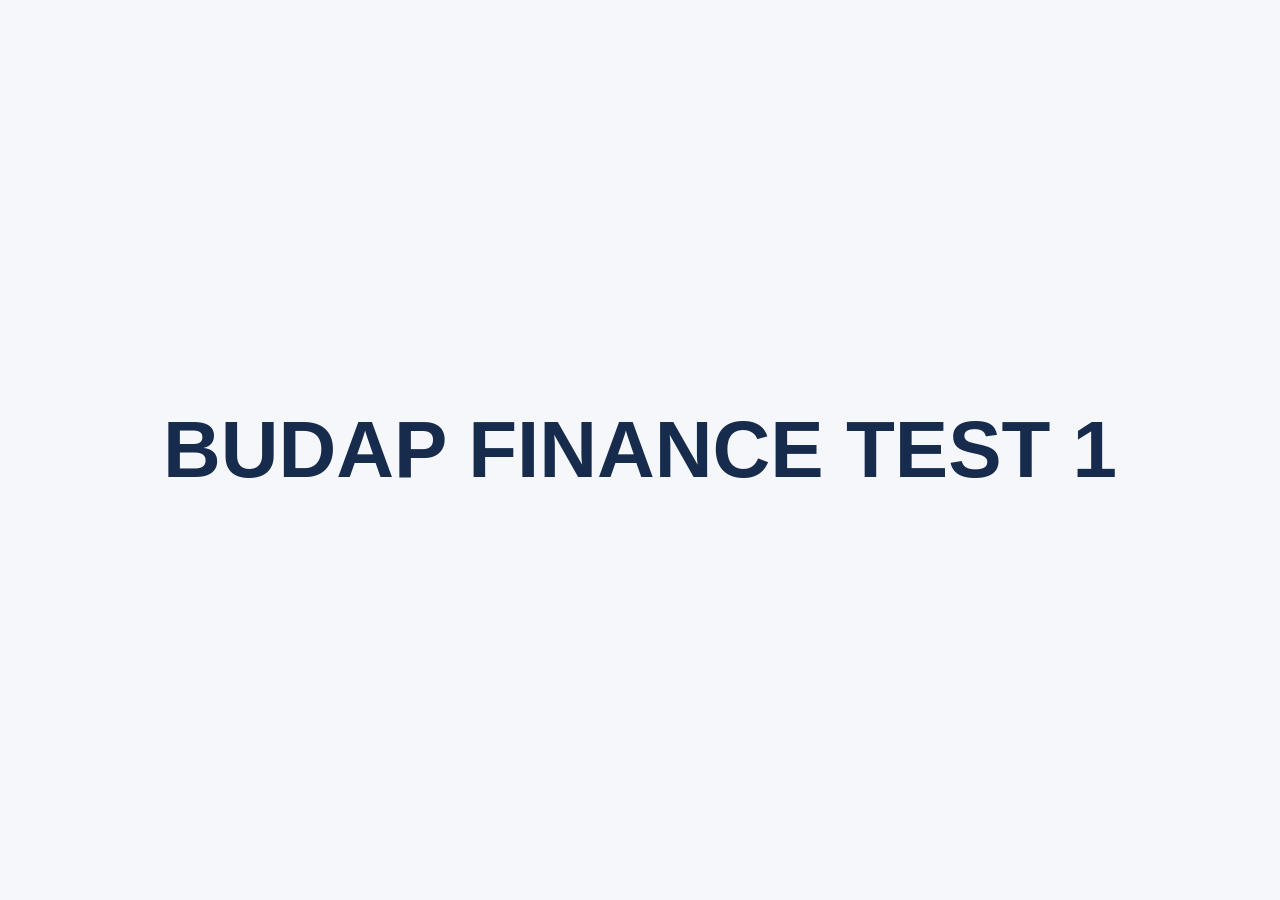
==== index.html @ 21d1c46e "Add BUDAP FINANCE TEST 1 page" ====
<!doctype html>
<html lang="en">
  <head>
    <meta charset="utf-8">
    <meta name="viewport" content="width=device-width, initial-scale=1">
    <title>BUDAP FINANCE TEST 1</title>
    <style>
      body {
        margin: 0;
        min-height: 100vh;
        display: grid;
        place-items: center;
        background: #f5f7fa;
        color: #172b4d;
        font-family: Arial, sans-serif;
      }
      h1 {
        padding: 24px;
        font-size: clamp(2rem, 7vw, 5rem);
        text-align: center;
      }
    </style>
  </head>
  <body>
    <h1>BUDAP FINANCE TEST 1</h1>
  </body>
</html>
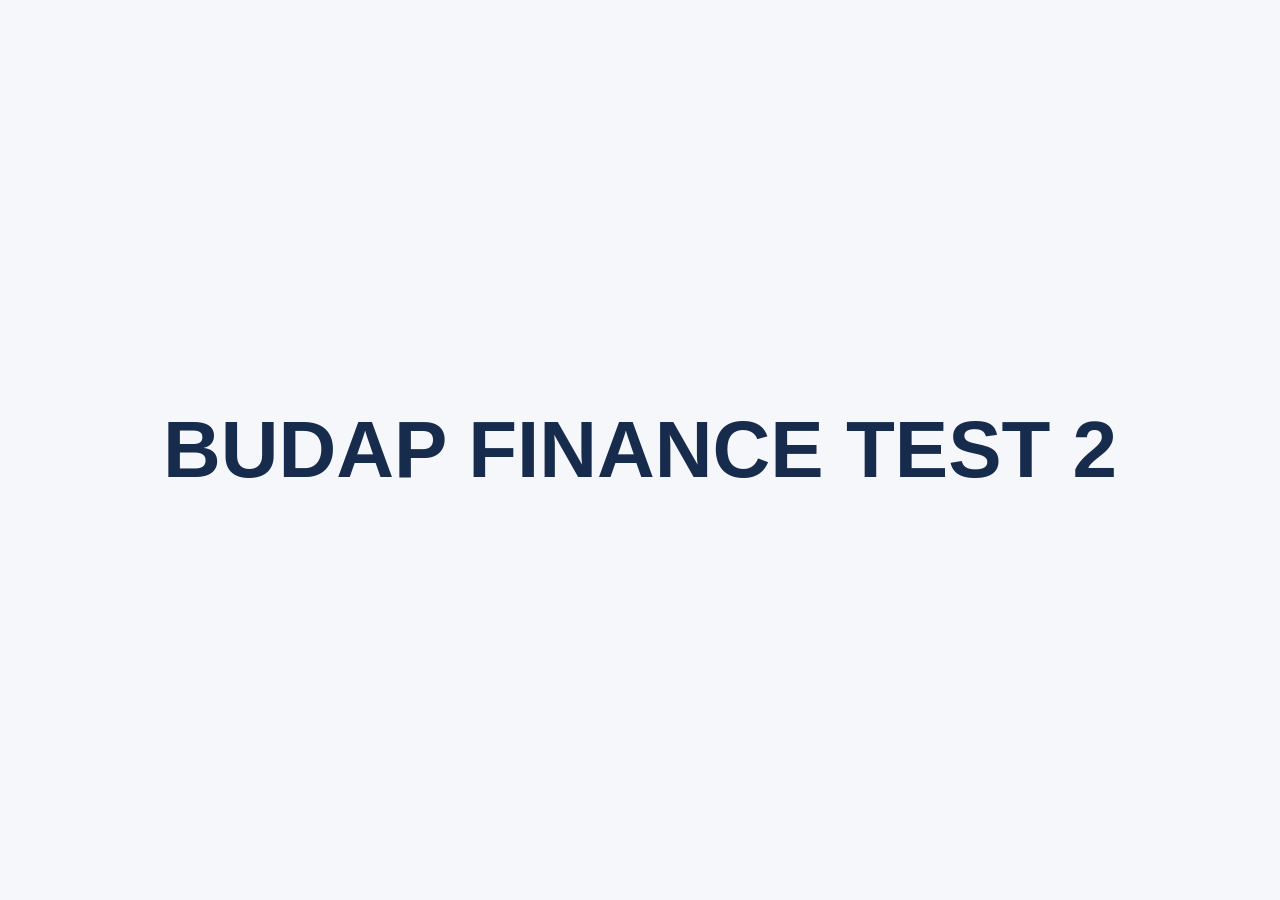
==== commit 5846caa5: "Update page to BUDAP FINANCE TEST 2" ====
--- a/index.html
+++ b/index.html
@@ -3,7 +3,7 @@
   <head>
     <meta charset="utf-8">
     <meta name="viewport" content="width=device-width, initial-scale=1">
-    <title>BUDAP FINANCE TEST 1</title>
+    <title>BUDAP FINANCE TEST 2</title>
     <style>
       body {
         margin: 0;
@@ -22,6 +22,6 @@
     </style>
   </head>
   <body>
-    <h1>BUDAP FINANCE TEST 1</h1>
+    <h1>BUDAP FINANCE TEST 2</h1>
   </body>
 </html>
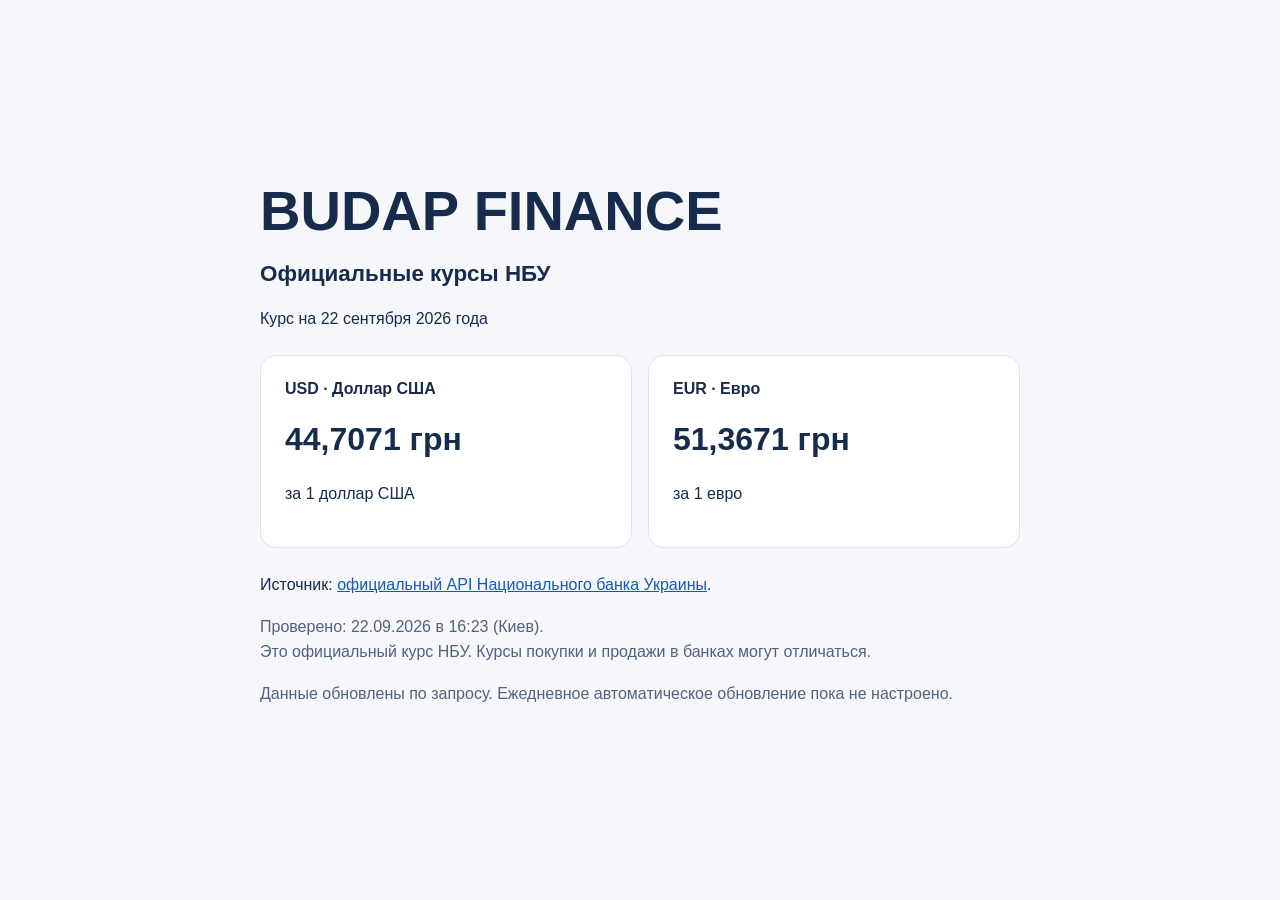
==== commit 5c555d50: "Publish official NBU USD and EUR rates for 2026-09-22" ====
--- a/index.html
+++ b/index.html
@@ -1,9 +1,9 @@
 <!doctype html>
-<html lang="en">
+<html lang="ru">
   <head>
     <meta charset="utf-8">
     <meta name="viewport" content="width=device-width, initial-scale=1">
-    <title>BUDAP FINANCE TEST 2</title>
+    <title>BUDAP FINANCE — Курсы НБУ</title>
     <style>
       body {
         margin: 0;
@@ -14,14 +14,38 @@
         color: #172b4d;
         font-family: Arial, sans-serif;
       }
-      h1 {
-        padding: 24px;
-        font-size: clamp(2rem, 7vw, 5rem);
-        text-align: center;
-      }
+      main { width: min(760px, calc(100% - 40px)); padding: 48px 0; }
+      h1 { font-size: clamp(2rem, 6vw, 3.5rem); margin: 0 0 16px; }
+      h2 { font-size: 1.4rem; }
+      .rates { display: grid; grid-template-columns: repeat(auto-fit, minmax(240px, 1fr)); gap: 16px; margin: 24px 0; }
+      article { background: white; padding: 24px; border: 1px solid #dce3ed; border-radius: 16px; }
+      article h3 { margin: 0 0 16px; font-size: 1rem; }
+      .rate { font-size: 2rem; font-weight: bold; margin: 0; }
+      p { line-height: 1.6; }
+      a { color: #1459b8; }
+      .note { color: #52627a; }
     </style>
   </head>
   <body>
-    <h1>BUDAP FINANCE TEST 2</h1>
+    <main>
+      <h1>BUDAP FINANCE</h1>
+      <h2>Официальные курсы НБУ</h2>
+      <p>Курс на <time datetime="2026-09-22">22 сентября 2026 года</time></p>
+      <section class="rates" aria-label="Курсы валют к гривне">
+        <article>
+          <h3>USD · Доллар США</h3>
+          <p class="rate">44,7071 грн</p>
+          <p>за 1 доллар США</p>
+        </article>
+        <article>
+          <h3>EUR · Евро</h3>
+          <p class="rate">51,3671 грн</p>
+          <p>за 1 евро</p>
+        </article>
+      </section>
+      <p>Источник: <a href="https://bank.gov.ua/NBUStatService/v1/statdirectory/exchange?date=20260922&amp;json">официальный API Национального банка Украины</a>.</p>
+      <p class="note">Проверено: <time datetime="2026-09-22T16:23:29+03:00">22.09.2026 в 16:23 (Киев)</time>.<br>Это официальный курс НБУ. Курсы покупки и продажи в банках могут отличаться.</p>
+      <p class="note">Данные обновлены по запросу. Ежедневное автоматическое обновление пока не настроено.</p>
+    </main>
   </body>
 </html>
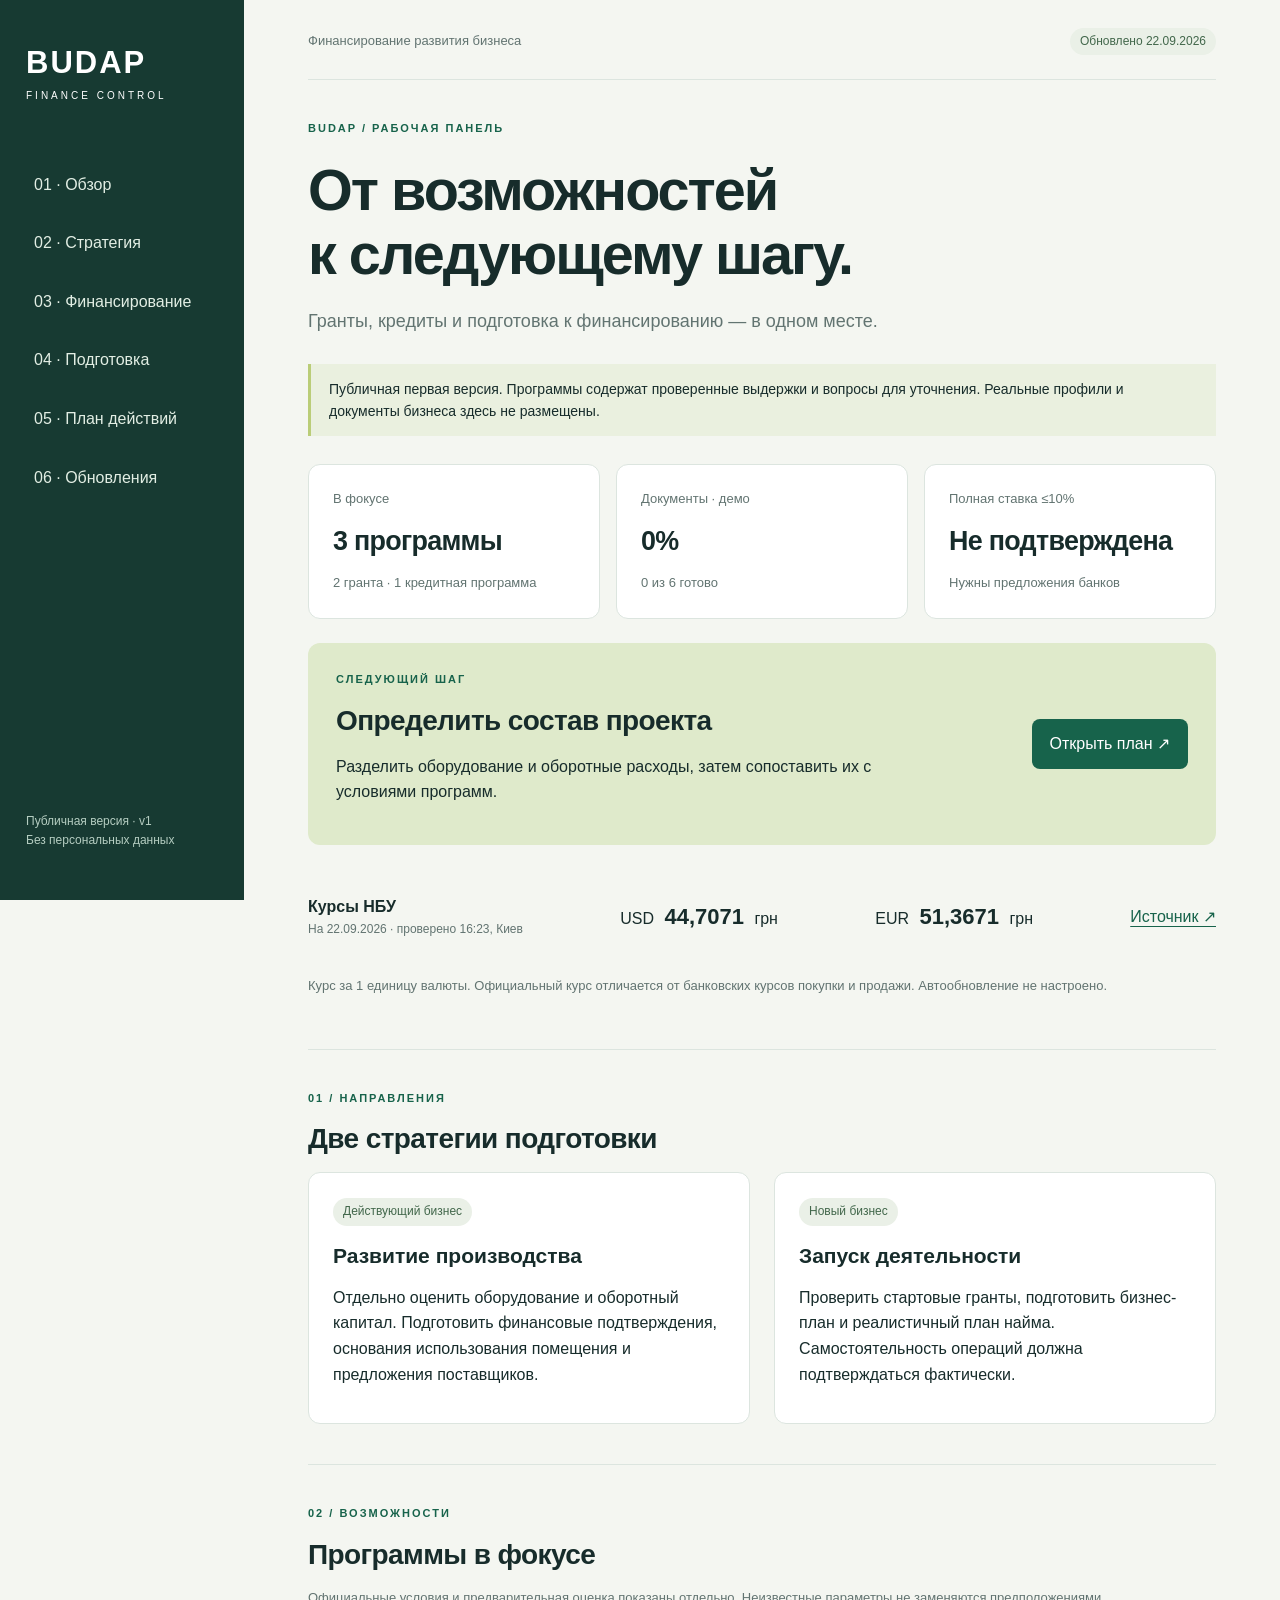
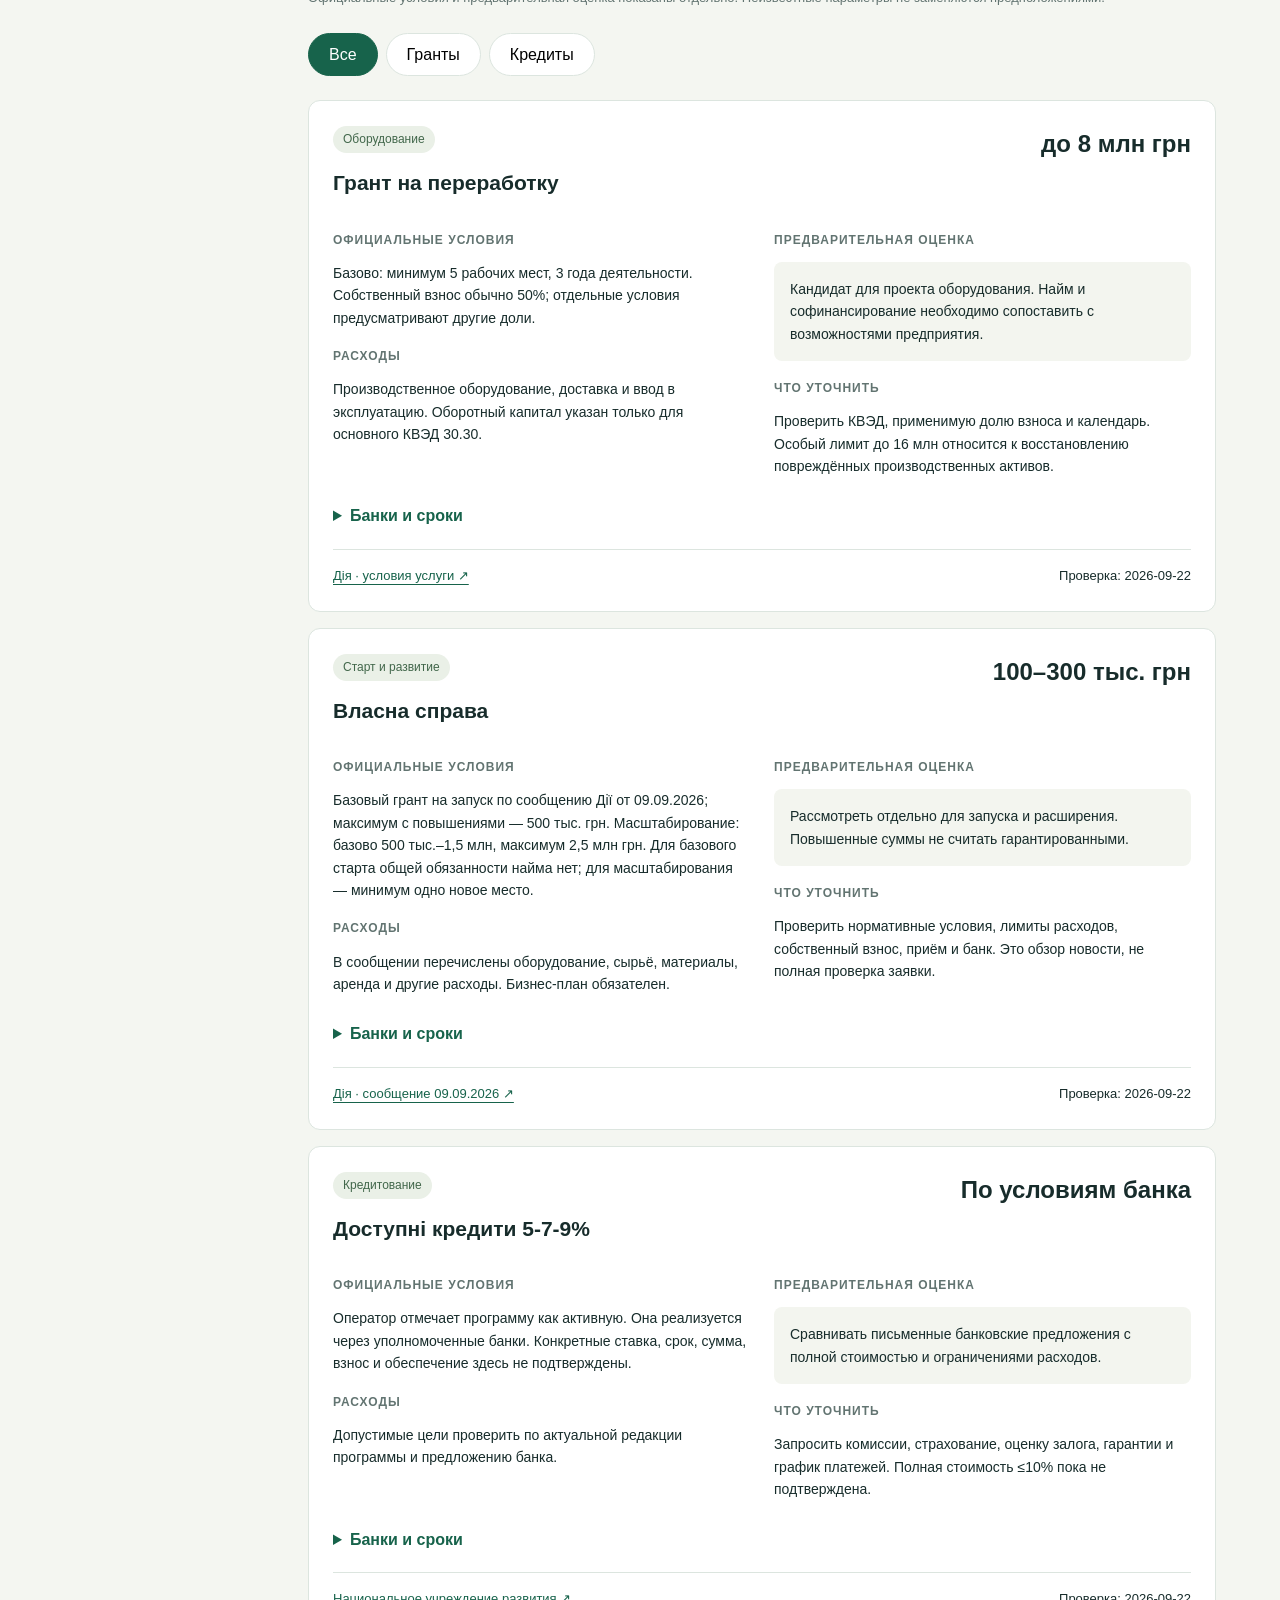
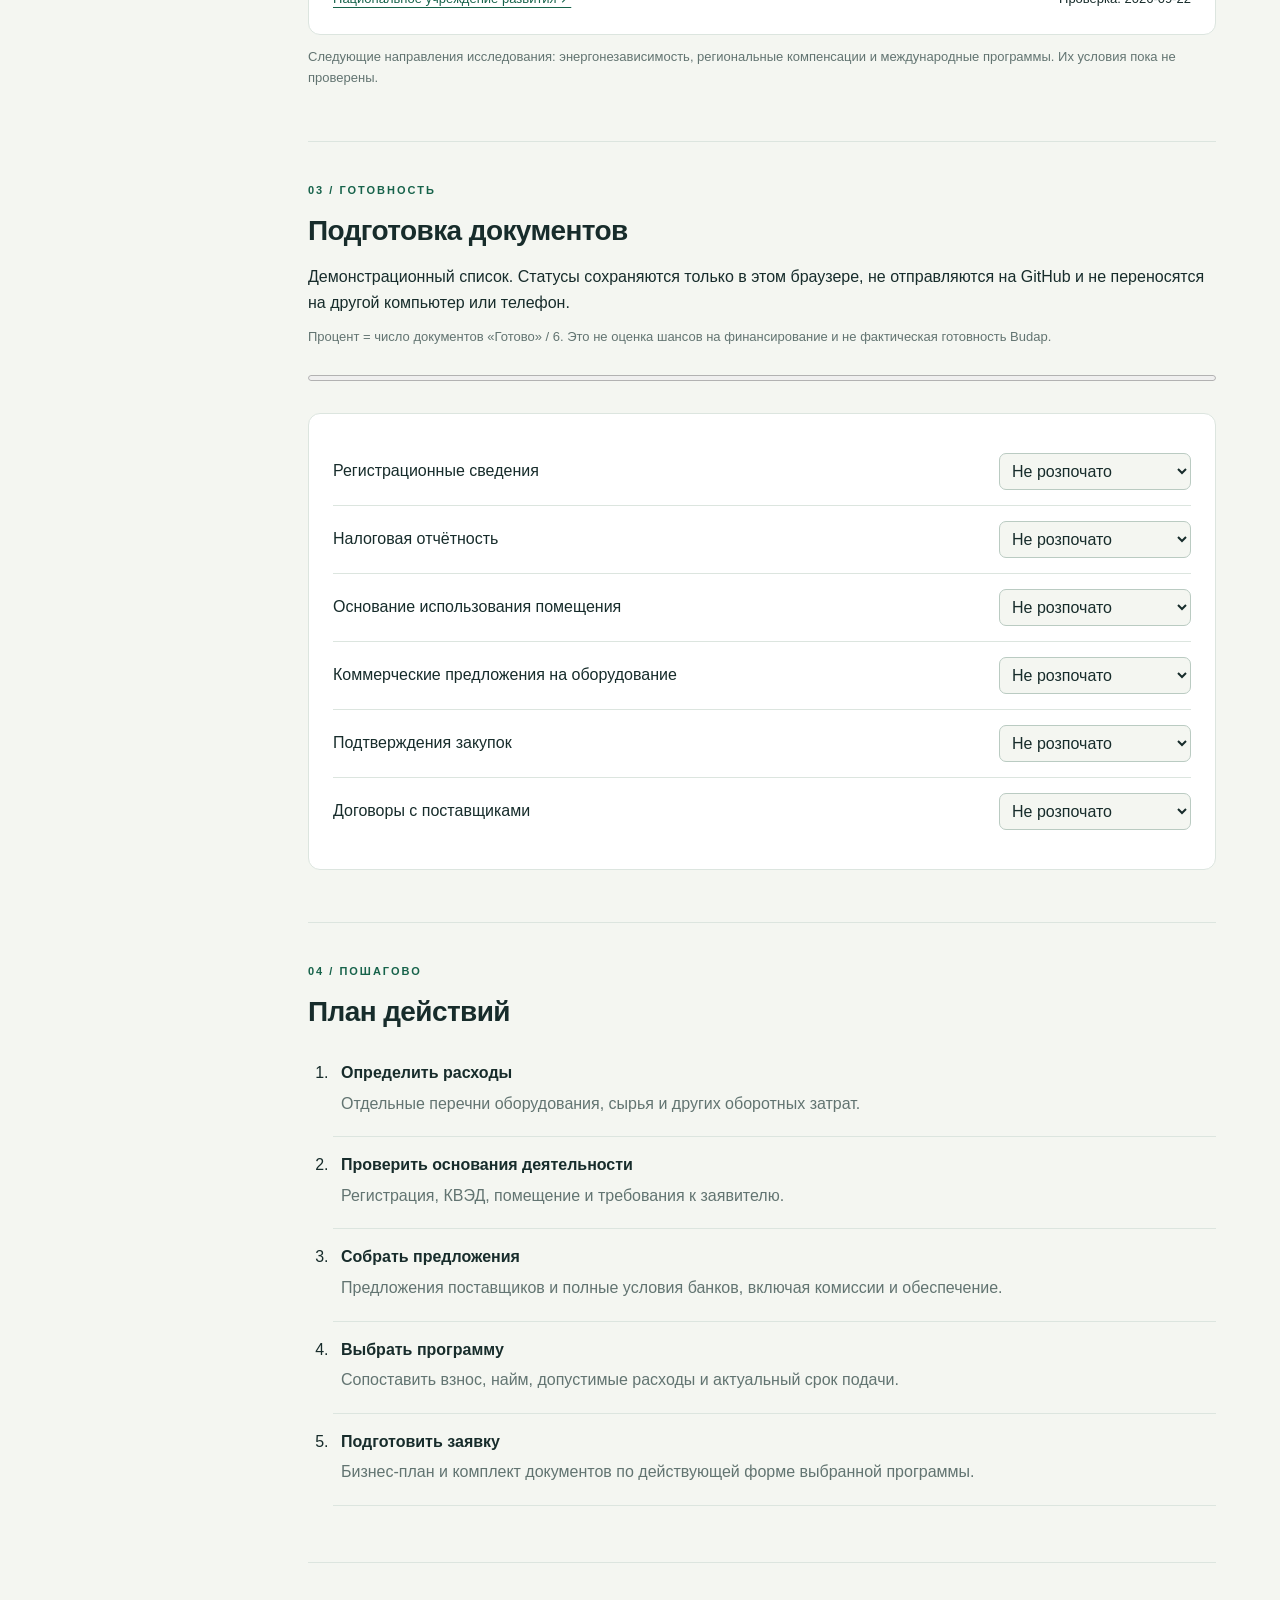
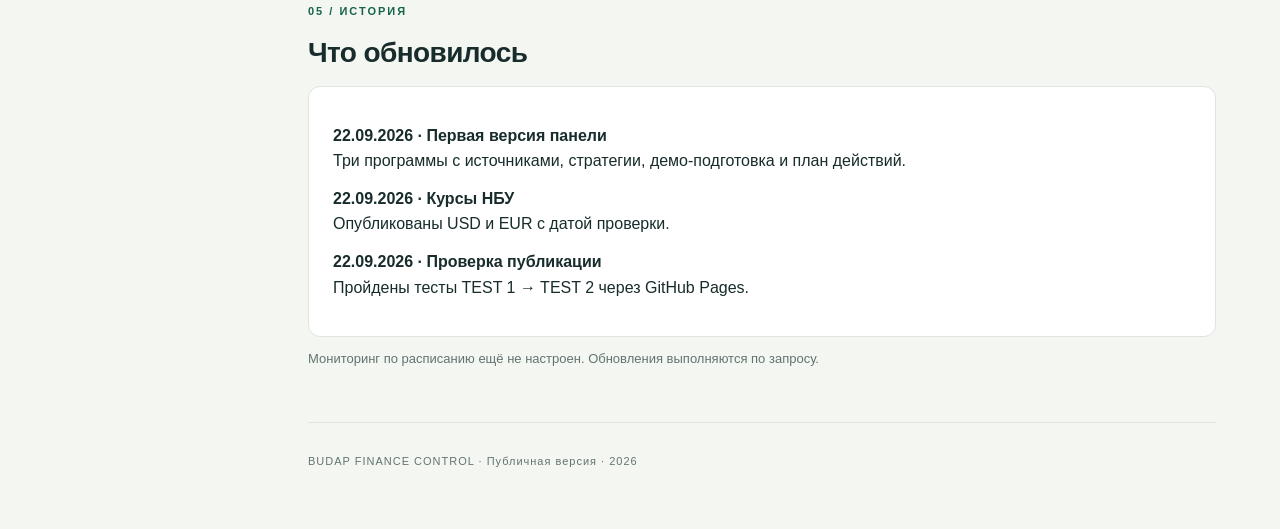
==== commit 18f22f98: "Build public Finance Control dashboard with sourced programs" ====
--- a/index.html
+++ b/index.html
@@ -1,51 +1,14 @@
 <!doctype html>
 <html lang="ru">
-  <head>
-    <meta charset="utf-8">
-    <meta name="viewport" content="width=device-width, initial-scale=1">
-    <title>BUDAP FINANCE — Курсы НБУ</title>
-    <style>
-      body {
-        margin: 0;
-        min-height: 100vh;
-        display: grid;
-        place-items: center;
-        background: #f5f7fa;
-        color: #172b4d;
-        font-family: Arial, sans-serif;
-      }
-      main { width: min(760px, calc(100% - 40px)); padding: 48px 0; }
-      h1 { font-size: clamp(2rem, 6vw, 3.5rem); margin: 0 0 16px; }
-      h2 { font-size: 1.4rem; }
-      .rates { display: grid; grid-template-columns: repeat(auto-fit, minmax(240px, 1fr)); gap: 16px; margin: 24px 0; }
-      article { background: white; padding: 24px; border: 1px solid #dce3ed; border-radius: 16px; }
-      article h3 { margin: 0 0 16px; font-size: 1rem; }
-      .rate { font-size: 2rem; font-weight: bold; margin: 0; }
-      p { line-height: 1.6; }
-      a { color: #1459b8; }
-      .note { color: #52627a; }
-    </style>
-  </head>
-  <body>
-    <main>
-      <h1>BUDAP FINANCE</h1>
-      <h2>Официальные курсы НБУ</h2>
-      <p>Курс на <time datetime="2026-09-22">22 сентября 2026 года</time></p>
-      <section class="rates" aria-label="Курсы валют к гривне">
-        <article>
-          <h3>USD · Доллар США</h3>
-          <p class="rate">44,7071 грн</p>
-          <p>за 1 доллар США</p>
-        </article>
-        <article>
-          <h3>EUR · Евро</h3>
-          <p class="rate">51,3671 грн</p>
-          <p>за 1 евро</p>
-        </article>
-      </section>
-      <p>Источник: <a href="https://bank.gov.ua/NBUStatService/v1/statdirectory/exchange?date=20260922&amp;json">официальный API Национального банка Украины</a>.</p>
-      <p class="note">Проверено: <time datetime="2026-09-22T16:23:29+03:00">22.09.2026 в 16:23 (Киев)</time>.<br>Это официальный курс НБУ. Курсы покупки и продажи в банках могут отличаться.</p>
-      <p class="note">Данные обновлены по запросу. Ежедневное автоматическое обновление пока не настроено.</p>
-    </main>
-  </body>
-</html>
+<head><meta charset="utf-8"><meta name="viewport" content="width=device-width, initial-scale=1"><title>Budap Finance Control</title><link rel="stylesheet" href="assets/style.css"><script src="assets/app.js" defer></script></head>
+<body>
+<a class="skip" href="#overview">К содержимому</a>
+<aside class="sidebar"><a class="brand" href="#overview">BUDAP<small>FINANCE CONTROL</small></a><nav aria-label="Разделы панели"><a href="#overview">01 · Обзор</a><a href="#strategy">02 · Стратегия</a><a href="#funding">03 · Финансирование</a><a href="#preparation">04 · Подготовка</a><a href="#actions">05 · План действий</a><a href="#history">06 · Обновления</a></nav><p class="sidebar-note">Публичная версия · v1<br>Без персональных данных</p></aside>
+<main><header><span>Финансирование развития бизнеса</span><span class="pill">Обновлено 22.09.2026</span></header>
+<section id="overview"><p class="eyebrow">BUDAP / РАБОЧАЯ ПАНЕЛЬ</p><h1>От возможностей<br>к следующему шагу.</h1><p class="intro">Гранты, кредиты и подготовка к финансированию — в одном месте.</p><div class="notice">Публичная первая версия. Программы содержат проверенные выдержки и вопросы для уточнения. Реальные профили и документы бизнеса здесь не размещены.</div><div class="metrics"><article><span>В фокусе</span><strong>3 программы</strong><small>2 гранта · 1 кредитная программа</small></article><article><span>Документы · демо</span><strong id="readiness">0%</strong><small id="ready-count">0 из 6 готово</small></article><article><span>Полная ставка ≤10%</span><strong>Не подтверждена</strong><small>Нужны предложения банков</small></article></div><div class="next"><div><p class="eyebrow">СЛЕДУЮЩИЙ ШАГ</p><h2>Определить состав проекта</h2><p>Разделить оборудование и оборотные расходы, затем сопоставить их с условиями программ.</p></div><a class="button" href="#actions">Открыть план ↗</a></div><div class="currency"><div><b>Курсы НБУ</b><small>На 22.09.2026 · проверено 16:23, Киев</small></div><p>USD <strong>44,7071</strong> грн</p><p>EUR <strong>51,3671</strong> грн</p><a href="https://bank.gov.ua/NBUStatService/v1/statdirectory/exchange?date=20260922&amp;json">Источник ↗</a></div><p class="muted">Курс за 1 единицу валюты. Официальный курс отличается от банковских курсов покупки и продажи. Автообновление не настроено.</p></section>
+<section id="strategy"><p class="eyebrow">01 / НАПРАВЛЕНИЯ</p><h2>Две стратегии подготовки</h2><div class="two"><article class="card"><span class="pill">Действующий бизнес</span><h3>Развитие производства</h3><p>Отдельно оценить оборудование и оборотный капитал. Подготовить финансовые подтверждения, основания использования помещения и предложения поставщиков.</p></article><article class="card"><span class="pill">Новый бизнес</span><h3>Запуск деятельности</h3><p>Проверить стартовые гранты, подготовить бизнес-план и реалистичный план найма. Самостоятельность операций должна подтверждаться фактически.</p></article></div></section>
+<section id="funding"><p class="eyebrow">02 / ВОЗМОЖНОСТИ</p><h2>Программы в фокусе</h2><p class="muted">Официальные условия и предварительная оценка показаны отдельно. Неизвестные параметры не заменяются предположениями.</p><div class="filters" role="group" aria-label="Фильтр программ"><button data-filter="all" aria-pressed="true">Все</button><button data-filter="grant" aria-pressed="false">Гранты</button><button data-filter="credit" aria-pressed="false">Кредиты</button></div><div id="programs" aria-live="polite">Загружаем программы…</div><noscript>Для каталога и списка документов включите JavaScript.</noscript><p class="muted">Следующие направления исследования: энергонезависимость, региональные компенсации и международные программы. Их условия пока не проверены.</p></section>
+<section id="preparation"><p class="eyebrow">03 / ГОТОВНОСТЬ</p><h2>Подготовка документов</h2><p>Демонстрационный список. Статусы сохраняются только в этом браузере, не отправляются на GitHub и не переносятся на другой компьютер или телефон.</p><p class="muted">Процент = число документов «Готово» / 6. Это не оценка шансов на финансирование и не фактическая готовность Budap.</p><progress id="progress" max="6" value="0" aria-label="Готовые документы"></progress><div id="documents" class="card"></div><p id="storage-message" class="muted" role="status"></p></section>
+<section id="actions"><p class="eyebrow">04 / ПОШАГОВО</p><h2>План действий</h2><ol class="steps"><li><b>Определить расходы</b><p>Отдельные перечни оборудования, сырья и других оборотных затрат.</p></li><li><b>Проверить основания деятельности</b><p>Регистрация, КВЭД, помещение и требования к заявителю.</p></li><li><b>Собрать предложения</b><p>Предложения поставщиков и полные условия банков, включая комиссии и обеспечение.</p></li><li><b>Выбрать программу</b><p>Сопоставить взнос, найм, допустимые расходы и актуальный срок подачи.</p></li><li><b>Подготовить заявку</b><p>Бизнес-план и комплект документов по действующей форме выбранной программы.</p></li></ol></section>
+<section id="history"><p class="eyebrow">05 / ИСТОРИЯ</p><h2>Что обновилось</h2><div class="card"><p><b>22.09.2026 · Первая версия панели</b><br>Три программы с источниками, стратегии, демо-подготовка и план действий.</p><p><b>22.09.2026 · Курсы НБУ</b><br>Опубликованы USD и EUR с датой проверки.</p><p><b>22.09.2026 · Проверка публикации</b><br>Пройдены тесты TEST 1 → TEST 2 через GitHub Pages.</p></div><p class="muted">Мониторинг по расписанию ещё не настроен. Обновления выполняются по запросу.</p></section><footer>BUDAP FINANCE CONTROL · Публичная версия · 2026</footer></main>
+</body></html>
--- a/assets/style.css
+++ b/assets/style.css
@@ -0,0 +1 @@
+:root{--ink:#172c2b;--muted:#627471;--line:#dce5df;--green:#17634b}*{box-sizing:border-box}html{scroll-behavior:smooth;scroll-padding-top:24px}body{margin:0;background:#f4f6f1;color:var(--ink);font:16px/1.6 'Segoe UI',Arial,sans-serif}a{color:var(--green);text-underline-offset:4px}button,select{font:inherit}:focus-visible{outline:3px solid #dc960e;outline-offset:4px}.skip{position:absolute;top:-100px}.skip:focus{top:8px;left:16px;z-index:5;background:white;padding:12px}.sidebar{position:fixed;inset:0 auto 0 0;width:244px;background:#173a32;color:#dce9dc;padding:38px 26px;display:flex;flex-direction:column}.brand{color:white;text-decoration:none;font-size:31px;font-weight:800;letter-spacing:2px}.brand small{display:block;font-size:10px;letter-spacing:3px;font-weight:500}.sidebar nav{margin-top:56px;display:grid;gap:9px}.sidebar nav a{color:#e2eee4;text-decoration:none;padding:12px 8px;border-radius:8px}.sidebar nav a:hover{background:#285044}.sidebar-note{margin-top:auto;font-size:12px;color:#b5cdc1}main{max-width:1500px;margin-left:244px;padding:28px 5vw}header{display:flex;justify-content:space-between;gap:12px;align-items:center;border-bottom:1px solid var(--line);padding-bottom:24px;color:var(--muted);font-size:13px}section{padding:40px 0;border-bottom:1px solid var(--line)}.eyebrow{font-size:11px;font-weight:700;letter-spacing:2px;color:var(--green);margin:0 0 14px}h1{font-size:clamp(34px,4.5vw,62px);line-height:1.12;letter-spacing:-2px;margin:20px 0}h2{font-size:28px;line-height:1.25;margin:0 0 16px;letter-spacing:-.6px}h3{font-size:21px;line-height:1.3;margin:16px 0}p{margin:12px 0}.intro{font-size:18px;color:var(--muted)}.notice{border-left:3px solid #bacd78;background:#eaf0df;padding:14px 18px;font-size:14px;margin:28px 0}.metrics{display:grid;grid-template-columns:repeat(3,1fr);gap:16px}.metrics article,.card{padding:24px;background:white;border:1px solid var(--line);border-radius:12px}.metrics span,.metrics small{display:block;color:var(--muted);font-size:13px}.metrics strong{display:block;font-size:clamp(20px,2.1vw,29px);margin:10px 0;letter-spacing:-.7px}.next{display:flex;align-items:center;justify-content:space-between;gap:24px;background:#dfeacb;padding:28px;border-radius:12px;margin:24px 0}.next p{max-width:570px}.button{display:inline-block;background:var(--green);color:white;padding:12px 18px;text-decoration:none;border-radius:8px;white-space:nowrap}.currency{display:flex;flex-wrap:wrap;align-items:center;justify-content:space-between;gap:18px;padding:18px 0}.currency small{display:block;color:var(--muted);font-size:12px}.currency strong{font-size:22px;margin:0 6px}.muted{color:var(--muted);font-size:13px}.two{display:grid;grid-template-columns:1fr 1fr;gap:24px}.pill{display:inline-block;padding:4px 10px;background:#eaf0e7;color:#42674b;border-radius:30px;font-size:12px}.filters{display:flex;gap:8px;margin:24px 0}.filters button{background:white;border:1px solid var(--line);border-radius:30px;padding:8px 20px;cursor:pointer}.filters button[aria-pressed=true]{color:white;background:var(--green);border-color:var(--green)}#programs{display:grid;gap:16px}.program-head{display:flex;justify-content:space-between;gap:20px}.amount{font-size:24px}h4{font-size:12px;text-transform:uppercase;letter-spacing:1px;margin:18px 0 6px;color:var(--muted)}#programs p{font-size:14px}.assessment{background:#f3f5ef;padding:16px;border-radius:8px}.source{display:flex;justify-content:space-between;gap:14px;flex-wrap:wrap;border-top:1px solid var(--line);padding-top:16px;margin-top:20px;font-size:13px}details{margin-top:14px}summary{cursor:pointer;color:var(--green);font-weight:600}progress{width:100%;height:12px;accent-color:var(--green);margin:12px 0 24px}.doc{display:flex;gap:16px;justify-content:space-between;align-items:center;padding:15px 0;border-bottom:1px solid var(--line)}.doc:last-child{border:0}.doc select{max-width:100%;background:#f4f6f1;border:1px solid #bacbc2;border-radius:7px;padding:8px;color:var(--ink)}.steps{padding-left:25px}.steps li{padding:15px 8px;border-bottom:1px solid var(--line)}.steps p{margin:5px 0;color:var(--muted)}footer{padding:30px 0;font-size:11px;letter-spacing:1px;color:var(--muted)}@media(max-width:1050px){.sidebar{width:205px;padding:30px 18px}main{margin-left:205px;padding:24px}.metrics{grid-template-columns:1fr}.next{align-items:flex-start;flex-direction:column}}@media(max-width:700px){.sidebar{position:static;width:auto;padding:20px}.brand{font-size:25px}.sidebar nav{display:flex;gap:6px;overflow-x:auto;margin-top:20px;padding-bottom:8px}.sidebar nav a{white-space:nowrap;padding:8px}.sidebar-note{display:none}main{margin:0;padding:20px}header{align-items:flex-start;font-size:11px}.two{grid-template-columns:1fr}.program-head{flex-direction:column;gap:0}.doc{align-items:stretch;flex-direction:column}.card{padding:20px}h1{letter-spacing:-1px}.currency{gap:12px}.currency>div{width:100%}section{padding:30px 0}}@media(prefers-reduced-motion:reduce){html{scroll-behavior:auto}}
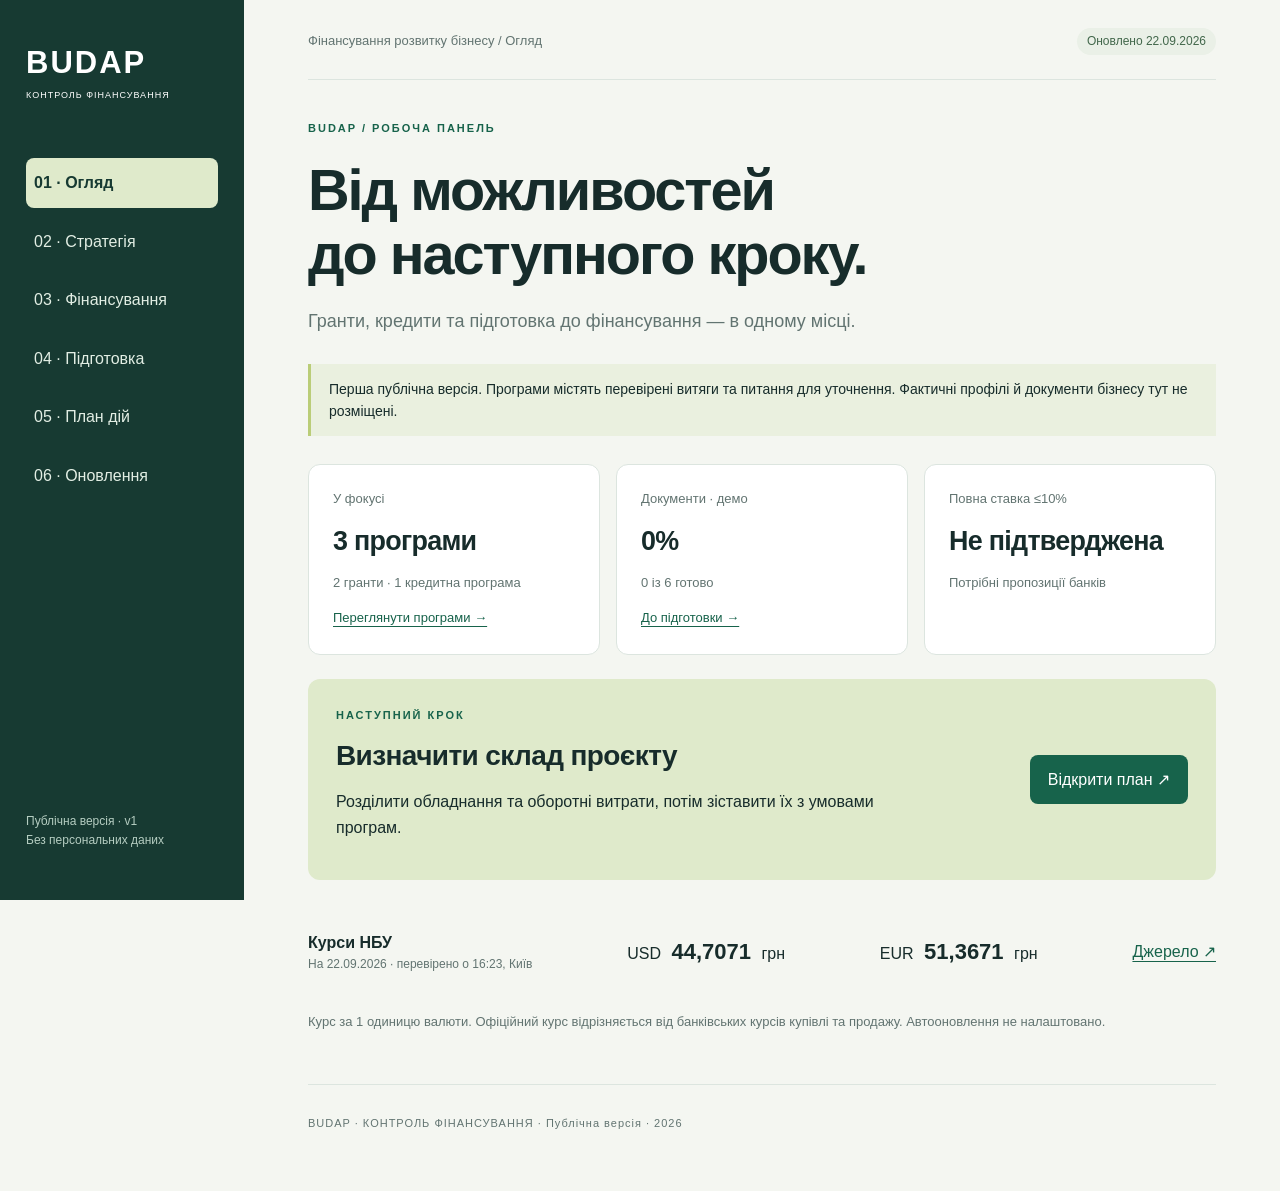
==== commit 3fa90c42: "Translate dashboard to Ukrainian and split into separate pages" ====
--- a/index.html
+++ b/index.html
@@ -1,14 +1,4 @@
 <!doctype html>
-<html lang="ru">
-<head><meta charset="utf-8"><meta name="viewport" content="width=device-width, initial-scale=1"><title>Budap Finance Control</title><link rel="stylesheet" href="assets/style.css"><script src="assets/app.js" defer></script></head>
-<body>
-<a class="skip" href="#overview">К содержимому</a>
-<aside class="sidebar"><a class="brand" href="#overview">BUDAP<small>FINANCE CONTROL</small></a><nav aria-label="Разделы панели"><a href="#overview">01 · Обзор</a><a href="#strategy">02 · Стратегия</a><a href="#funding">03 · Финансирование</a><a href="#preparation">04 · Подготовка</a><a href="#actions">05 · План действий</a><a href="#history">06 · Обновления</a></nav><p class="sidebar-note">Публичная версия · v1<br>Без персональных данных</p></aside>
-<main><header><span>Финансирование развития бизнеса</span><span class="pill">Обновлено 22.09.2026</span></header>
-<section id="overview"><p class="eyebrow">BUDAP / РАБОЧАЯ ПАНЕЛЬ</p><h1>От возможностей<br>к следующему шагу.</h1><p class="intro">Гранты, кредиты и подготовка к финансированию — в одном месте.</p><div class="notice">Публичная первая версия. Программы содержат проверенные выдержки и вопросы для уточнения. Реальные профили и документы бизнеса здесь не размещены.</div><div class="metrics"><article><span>В фокусе</span><strong>3 программы</strong><small>2 гранта · 1 кредитная программа</small></article><article><span>Документы · демо</span><strong id="readiness">0%</strong><small id="ready-count">0 из 6 готово</small></article><article><span>Полная ставка ≤10%</span><strong>Не подтверждена</strong><small>Нужны предложения банков</small></article></div><div class="next"><div><p class="eyebrow">СЛЕДУЮЩИЙ ШАГ</p><h2>Определить состав проекта</h2><p>Разделить оборудование и оборотные расходы, затем сопоставить их с условиями программ.</p></div><a class="button" href="#actions">Открыть план ↗</a></div><div class="currency"><div><b>Курсы НБУ</b><small>На 22.09.2026 · проверено 16:23, Киев</small></div><p>USD <strong>44,7071</strong> грн</p><p>EUR <strong>51,3671</strong> грн</p><a href="https://bank.gov.ua/NBUStatService/v1/statdirectory/exchange?date=20260922&amp;json">Источник ↗</a></div><p class="muted">Курс за 1 единицу валюты. Официальный курс отличается от банковских курсов покупки и продажи. Автообновление не настроено.</p></section>
-<section id="strategy"><p class="eyebrow">01 / НАПРАВЛЕНИЯ</p><h2>Две стратегии подготовки</h2><div class="two"><article class="card"><span class="pill">Действующий бизнес</span><h3>Развитие производства</h3><p>Отдельно оценить оборудование и оборотный капитал. Подготовить финансовые подтверждения, основания использования помещения и предложения поставщиков.</p></article><article class="card"><span class="pill">Новый бизнес</span><h3>Запуск деятельности</h3><p>Проверить стартовые гранты, подготовить бизнес-план и реалистичный план найма. Самостоятельность операций должна подтверждаться фактически.</p></article></div></section>
-<section id="funding"><p class="eyebrow">02 / ВОЗМОЖНОСТИ</p><h2>Программы в фокусе</h2><p class="muted">Официальные условия и предварительная оценка показаны отдельно. Неизвестные параметры не заменяются предположениями.</p><div class="filters" role="group" aria-label="Фильтр программ"><button data-filter="all" aria-pressed="true">Все</button><button data-filter="grant" aria-pressed="false">Гранты</button><button data-filter="credit" aria-pressed="false">Кредиты</button></div><div id="programs" aria-live="polite">Загружаем программы…</div><noscript>Для каталога и списка документов включите JavaScript.</noscript><p class="muted">Следующие направления исследования: энергонезависимость, региональные компенсации и международные программы. Их условия пока не проверены.</p></section>
-<section id="preparation"><p class="eyebrow">03 / ГОТОВНОСТЬ</p><h2>Подготовка документов</h2><p>Демонстрационный список. Статусы сохраняются только в этом браузере, не отправляются на GitHub и не переносятся на другой компьютер или телефон.</p><p class="muted">Процент = число документов «Готово» / 6. Это не оценка шансов на финансирование и не фактическая готовность Budap.</p><progress id="progress" max="6" value="0" aria-label="Готовые документы"></progress><div id="documents" class="card"></div><p id="storage-message" class="muted" role="status"></p></section>
-<section id="actions"><p class="eyebrow">04 / ПОШАГОВО</p><h2>План действий</h2><ol class="steps"><li><b>Определить расходы</b><p>Отдельные перечни оборудования, сырья и других оборотных затрат.</p></li><li><b>Проверить основания деятельности</b><p>Регистрация, КВЭД, помещение и требования к заявителю.</p></li><li><b>Собрать предложения</b><p>Предложения поставщиков и полные условия банков, включая комиссии и обеспечение.</p></li><li><b>Выбрать программу</b><p>Сопоставить взнос, найм, допустимые расходы и актуальный срок подачи.</p></li><li><b>Подготовить заявку</b><p>Бизнес-план и комплект документов по действующей форме выбранной программы.</p></li></ol></section>
-<section id="history"><p class="eyebrow">05 / ИСТОРИЯ</p><h2>Что обновилось</h2><div class="card"><p><b>22.09.2026 · Первая версия панели</b><br>Три программы с источниками, стратегии, демо-подготовка и план действий.</p><p><b>22.09.2026 · Курсы НБУ</b><br>Опубликованы USD и EUR с датой проверки.</p><p><b>22.09.2026 · Проверка публикации</b><br>Пройдены тесты TEST 1 → TEST 2 через GitHub Pages.</p></div><p class="muted">Мониторинг по расписанию ещё не настроен. Обновления выполняются по запросу.</p></section><footer>BUDAP FINANCE CONTROL · Публичная версия · 2026</footer></main>
-</body></html>
+<html lang="uk">
+<head><meta charset="utf-8"><meta name="viewport" content="width=device-width, initial-scale=1"><title>Огляд — Budap Finance Control</title><link rel="stylesheet" href="assets/style.css"><script src="assets/app.js" defer></script></head>
+<body><a class="skip" href="#content">До вмісту</a><aside class="sidebar"><a class="brand" href="index.html">BUDAP<small>КОНТРОЛЬ ФІНАНСУВАННЯ</small></a><nav aria-label="Розділи панелі"><a href="index.html" aria-current="page">01 · Огляд</a><a href="strategy.html">02 · Стратегія</a><a href="funding.html">03 · Фінансування</a><a href="preparation.html">04 · Підготовка</a><a href="actions.html">05 · План дій</a><a href="history.html">06 · Оновлення</a></nav><p class="sidebar-note">Публічна версія · v1<br>Без персональних даних</p></aside><main id="content"><header><span>Фінансування розвитку бізнесу / Огляд</span><span class="pill">Оновлено 22.09.2026</span></header><section><p class="eyebrow">BUDAP / РОБОЧА ПАНЕЛЬ</p><h1>Від можливостей<br>до наступного кроку.</h1><p class="intro">Гранти, кредити та підготовка до фінансування — в одному місці.</p><div class="notice">Перша публічна версія. Програми містять перевірені витяги та питання для уточнення. Фактичні профілі й документи бізнесу тут не розміщені.</div><div class="metrics"><article><span>У фокусі</span><strong>3 програми</strong><small>2 гранти · 1 кредитна програма</small><a href="funding.html">Переглянути програми →</a></article><article><span>Документи · демо</span><strong id="readiness">0%</strong><small id="ready-count">0 із 6 готово</small><a href="preparation.html">До підготовки →</a></article><article><span>Повна ставка ≤10%</span><strong>Не підтверджена</strong><small>Потрібні пропозиції банків</small></article></div><div class="next"><div><p class="eyebrow">НАСТУПНИЙ КРОК</p><h2>Визначити склад проєкту</h2><p>Розділити обладнання та оборотні витрати, потім зіставити їх з умовами програм.</p></div><a class="button" href="actions.html">Відкрити план ↗</a></div><div class="currency"><div><b>Курси НБУ</b><small>На 22.09.2026 · перевірено о 16:23, Київ</small></div><p>USD <strong>44,7071</strong> грн</p><p>EUR <strong>51,3671</strong> грн</p><a href="https://bank.gov.ua/NBUStatService/v1/statdirectory/exchange?date=20260922&amp;json">Джерело ↗</a></div><p class="muted">Курс за 1 одиницю валюти. Офіційний курс відрізняється від банківських курсів купівлі та продажу. Автооновлення не налаштовано.</p></section><footer>BUDAP · КОНТРОЛЬ ФІНАНСУВАННЯ · Публічна версія · 2026</footer></main></body></html>
--- a/assets/style.css
+++ b/assets/style.css
@@ -1 +1,3 @@
 :root{--ink:#172c2b;--muted:#627471;--line:#dce5df;--green:#17634b}*{box-sizing:border-box}html{scroll-behavior:smooth;scroll-padding-top:24px}body{margin:0;background:#f4f6f1;color:var(--ink);font:16px/1.6 'Segoe UI',Arial,sans-serif}a{color:var(--green);text-underline-offset:4px}button,select{font:inherit}:focus-visible{outline:3px solid #dc960e;outline-offset:4px}.skip{position:absolute;top:-100px}.skip:focus{top:8px;left:16px;z-index:5;background:white;padding:12px}.sidebar{position:fixed;inset:0 auto 0 0;width:244px;background:#173a32;color:#dce9dc;padding:38px 26px;display:flex;flex-direction:column}.brand{color:white;text-decoration:none;font-size:31px;font-weight:800;letter-spacing:2px}.brand small{display:block;font-size:10px;letter-spacing:3px;font-weight:500}.sidebar nav{margin-top:56px;display:grid;gap:9px}.sidebar nav a{color:#e2eee4;text-decoration:none;padding:12px 8px;border-radius:8px}.sidebar nav a:hover{background:#285044}.sidebar-note{margin-top:auto;font-size:12px;color:#b5cdc1}main{max-width:1500px;margin-left:244px;padding:28px 5vw}header{display:flex;justify-content:space-between;gap:12px;align-items:center;border-bottom:1px solid var(--line);padding-bottom:24px;color:var(--muted);font-size:13px}section{padding:40px 0;border-bottom:1px solid var(--line)}.eyebrow{font-size:11px;font-weight:700;letter-spacing:2px;color:var(--green);margin:0 0 14px}h1{font-size:clamp(34px,4.5vw,62px);line-height:1.12;letter-spacing:-2px;margin:20px 0}h2{font-size:28px;line-height:1.25;margin:0 0 16px;letter-spacing:-.6px}h3{font-size:21px;line-height:1.3;margin:16px 0}p{margin:12px 0}.intro{font-size:18px;color:var(--muted)}.notice{border-left:3px solid #bacd78;background:#eaf0df;padding:14px 18px;font-size:14px;margin:28px 0}.metrics{display:grid;grid-template-columns:repeat(3,1fr);gap:16px}.metrics article,.card{padding:24px;background:white;border:1px solid var(--line);border-radius:12px}.metrics span,.metrics small{display:block;color:var(--muted);font-size:13px}.metrics strong{display:block;font-size:clamp(20px,2.1vw,29px);margin:10px 0;letter-spacing:-.7px}.next{display:flex;align-items:center;justify-content:space-between;gap:24px;background:#dfeacb;padding:28px;border-radius:12px;margin:24px 0}.next p{max-width:570px}.button{display:inline-block;background:var(--green);color:white;padding:12px 18px;text-decoration:none;border-radius:8px;white-space:nowrap}.currency{display:flex;flex-wrap:wrap;align-items:center;justify-content:space-between;gap:18px;padding:18px 0}.currency small{display:block;color:var(--muted);font-size:12px}.currency strong{font-size:22px;margin:0 6px}.muted{color:var(--muted);font-size:13px}.two{display:grid;grid-template-columns:1fr 1fr;gap:24px}.pill{display:inline-block;padding:4px 10px;background:#eaf0e7;color:#42674b;border-radius:30px;font-size:12px}.filters{display:flex;gap:8px;margin:24px 0}.filters button{background:white;border:1px solid var(--line);border-radius:30px;padding:8px 20px;cursor:pointer}.filters button[aria-pressed=true]{color:white;background:var(--green);border-color:var(--green)}#programs{display:grid;gap:16px}.program-head{display:flex;justify-content:space-between;gap:20px}.amount{font-size:24px}h4{font-size:12px;text-transform:uppercase;letter-spacing:1px;margin:18px 0 6px;color:var(--muted)}#programs p{font-size:14px}.assessment{background:#f3f5ef;padding:16px;border-radius:8px}.source{display:flex;justify-content:space-between;gap:14px;flex-wrap:wrap;border-top:1px solid var(--line);padding-top:16px;margin-top:20px;font-size:13px}details{margin-top:14px}summary{cursor:pointer;color:var(--green);font-weight:600}progress{width:100%;height:12px;accent-color:var(--green);margin:12px 0 24px}.doc{display:flex;gap:16px;justify-content:space-between;align-items:center;padding:15px 0;border-bottom:1px solid var(--line)}.doc:last-child{border:0}.doc select{max-width:100%;background:#f4f6f1;border:1px solid #bacbc2;border-radius:7px;padding:8px;color:var(--ink)}.steps{padding-left:25px}.steps li{padding:15px 8px;border-bottom:1px solid var(--line)}.steps p{margin:5px 0;color:var(--muted)}footer{padding:30px 0;font-size:11px;letter-spacing:1px;color:var(--muted)}@media(max-width:1050px){.sidebar{width:205px;padding:30px 18px}main{margin-left:205px;padding:24px}.metrics{grid-template-columns:1fr}.next{align-items:flex-start;flex-direction:column}}@media(max-width:700px){.sidebar{position:static;width:auto;padding:20px}.brand{font-size:25px}.sidebar nav{display:flex;gap:6px;overflow-x:auto;margin-top:20px;padding-bottom:8px}.sidebar nav a{white-space:nowrap;padding:8px}.sidebar-note{display:none}main{margin:0;padding:20px}header{align-items:flex-start;font-size:11px}.two{grid-template-columns:1fr}.program-head{flex-direction:column;gap:0}.doc{align-items:stretch;flex-direction:column}.card{padding:20px}h1{letter-spacing:-1px}.currency{gap:12px}.currency>div{width:100%}section{padding:30px 0}}@media(prefers-reduced-motion:reduce){html{scroll-behavior:auto}}
+
+.sidebar nav a[aria-current="page"]{background:#dfeacb;color:#173a32;font-weight:700}.brand small{font-size:9px;letter-spacing:1px}.card h2{margin-top:16px}.metrics a{display:inline-block;margin-top:14px;font-size:13px}main{min-height:100vh}
